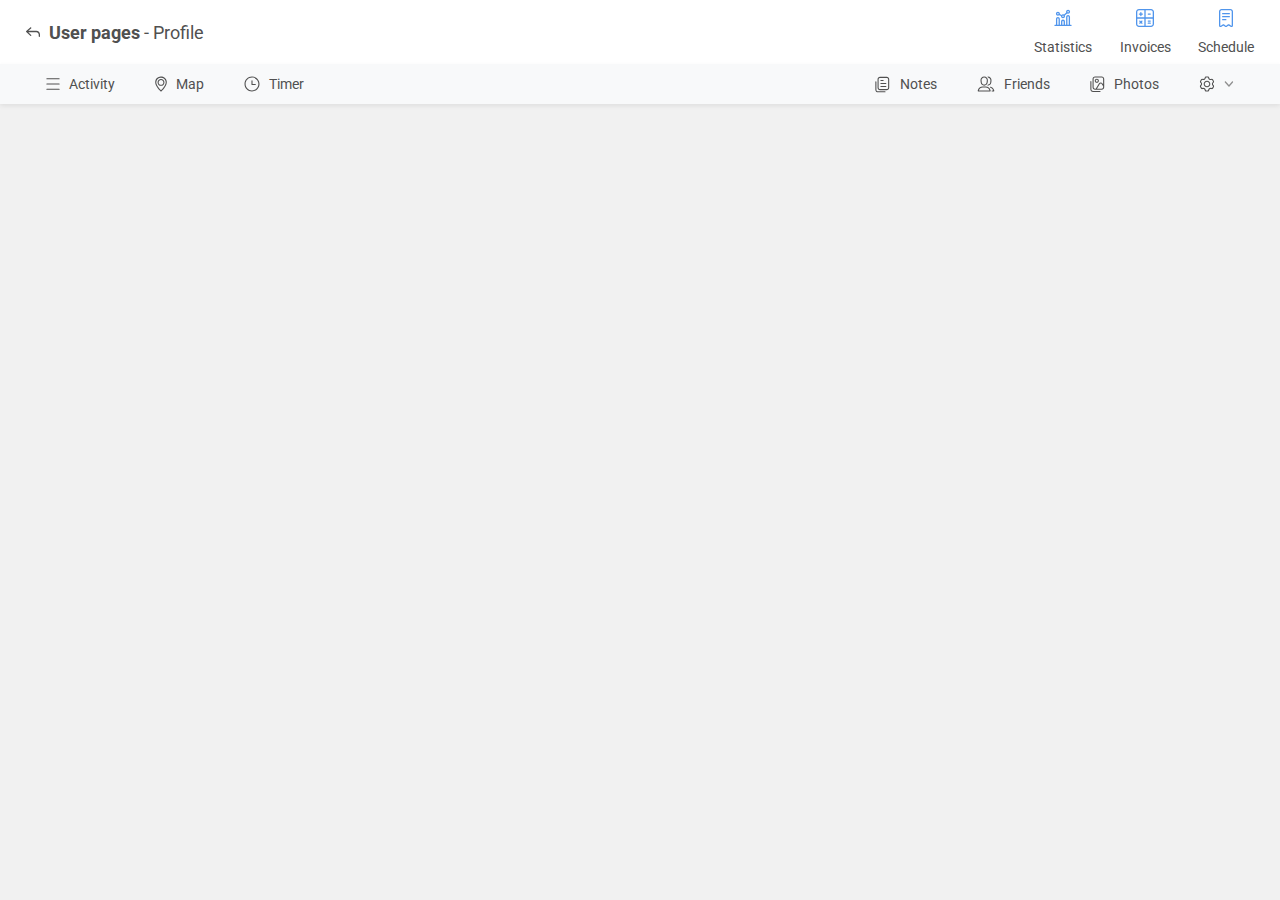
==== index.html @ 0e8f404f "Second-fixes" ====
<!DOCTYPE html>
<html lang="en">
<head>
    <meta charset="UTF-8">
    <meta name="viewport" content="width=device-width, initial-scale=1.0">
    <title>WebBeeProject</title>
    <link rel="preconnect" href="https://fonts.googleapis.com">
    <link rel="preconnect" href="https://fonts.gstatic.com" crossorigin>
    <link href="https://fonts.googleapis.com/css2?family=Roboto:ital,wght@0,100;0,300;0,400;0,500;0,700;0,900;1,100;1,300;1,400;1,500;1,700;1,900&display=swap" rel="stylesheet">
    <link href="https://cdn.jsdelivr.net/npm/bootstrap@5.3.0-alpha1/dist/css/bootstrap.min.css" rel="stylesheet">
    <link rel="stylesheet" href="css/reset.css">
    <link rel="stylesheet" href="css/style.css">
</head>
<body>
    <header class="bg-white shadow-sm w-100" style="height: 64px;">
        <div class="container p-0" style="height: 64px; max-width: 96%;">
            <div class="d-flex justify-content-between align-items-center py-3" style="height: 64px;">
                <div class="d-flex align-items-center gap-2">
                    <div class="header-menu-svg">
                        <svg width="14" height="10" viewBox="0 0 14 10" fill="none" xmlns="http://www.w3.org/2000/svg" style="margin-bottom: 2px;">
                            <path d="M4.73251 9.01735C4.91251 9.01735 5.08251 8.94735 5.21251 8.80735C5.45251 8.53735 5.43251 8.12735 5.17251 7.88735L2.28136 5.16738H10.35C11.6479 5.16738 12.7 6.21951 12.7 7.51738V9.29705C12.7 9.65604 12.991 9.94705 13.35 9.94705C13.709 9.94705 14 9.65604 14 9.29705V7.51738C14 5.50154 12.3658 3.86738 10.35 3.86738H2.27185L2.27194 3.85187L5.13249 1.43738C5.40249 1.19738 5.41249 0.787379 5.17249 0.517378C4.93249 0.257379 4.52249 0.237379 4.25249 0.477378L0.232501 3.98187C-0.0775003 4.26187 -0.0775003 4.74187 0.232501 5.02187L4.29251 8.84736C4.42251 8.96736 4.57251 9.01735 4.73251 9.01735Z" fill="#505050"/>
                        </svg>
                    </div>
                    <p class="m-0 main-text"><b class="main-text">User pages</b> - Profile</p>
                </div>
    
                <div class="header-menu d-flex gap-4">
                    <div class="header-menu-item d-flex align-items-center flex-column gap-2">
                        <div class="header-menu-item-logo">
                            <svg width="18" height="17" viewBox="0 0 18 17" fill="none" xmlns="http://www.w3.org/2000/svg">
                                <path fill-rule="evenodd" clip-rule="evenodd" d="M16.0281 15.6972V7.99094C16.0281 6.91399 15.1551 6.04094 14.0781 6.04094C13.0011 6.04094 12.1281 6.91399 12.1281 7.99094L12.1281 15.6972H10.9501V12.5534C10.9501 11.4765 10.077 10.6034 9.00009 10.6034C7.92314 10.6034 7.05009 11.4765 7.05009 12.5534V15.6972H5.87197L5.87197 9.99094C5.87197 8.91399 4.99892 8.04094 3.92197 8.04094C2.84501 8.04094 1.97197 8.91399 1.97197 9.99094L1.97197 15.6972H0.933691C0.574706 15.6972 0.283691 15.9882 0.283691 16.3472C0.283691 16.7062 0.574706 16.9972 0.933691 16.9972H2.92149C2.92133 16.9972 2.92165 16.9972 2.92149 16.9972H4.92197C4.92174 16.9972 4.9222 16.9972 4.92197 16.9972H7.99919C7.99889 16.9972 7.99949 16.9972 7.99919 16.9972H10.0001C10.0004 16.9972 10.0008 16.9972 10.0011 16.9972H13.0769C13.0773 16.9972 13.0777 16.9972 13.0781 16.9972H15.0781C15.0785 16.9972 15.0789 16.9972 15.0794 16.9972H17.0665C17.4255 16.9972 17.7165 16.7062 17.7165 16.3472C17.7165 15.9882 17.4255 15.6972 17.0665 15.6972H16.0281ZM14.7281 15.6972V7.99094C14.7281 7.63196 14.4371 7.34094 14.0781 7.34094C13.7191 7.34094 13.4281 7.63196 13.4281 7.99094V15.6972H14.7281ZM3.27197 15.6972L3.27197 9.99094C3.27197 9.63196 3.56298 9.34094 3.92197 9.34094C4.28095 9.34094 4.57197 9.63196 4.57197 9.99094V15.6972H3.27197ZM8.35009 15.6972H9.65009V12.5534C9.65009 12.1945 9.35908 11.9034 9.00009 11.9034C8.64111 11.9034 8.35009 12.1945 8.35009 12.5534V15.6972Z" fill="#5095EC"/>
                                <path fill-rule="evenodd" clip-rule="evenodd" d="M16.0781 2.69092C16.0781 3.79549 15.1827 4.69092 14.0781 4.69092C13.7419 4.69092 13.4251 4.60798 13.1471 4.46145L10.8606 6.58062C10.8549 6.56614 10.849 6.55174 10.8429 6.53743C10.9441 6.7767 11.0001 7.03978 11.0001 7.31592C11.0001 8.42049 10.1047 9.31592 9.00009 9.31592C7.89552 9.31592 7.00009 8.42049 7.00009 7.31592C7.00009 7.2509 7.00319 7.1866 7.00926 7.12317L5.25504 6.18188C4.90124 6.49844 4.43408 6.69092 3.92196 6.69092C2.81739 6.69092 1.92196 5.79549 1.92196 4.69092C1.92196 3.58635 2.81739 2.69092 3.92196 2.69092C5.02653 2.69092 5.92196 3.58635 5.92196 4.69092C5.92196 4.81259 5.9111 4.93173 5.89028 5.04741L7.55032 5.93817C7.51794 5.97224 7.48674 6.00745 7.45679 6.04373C7.82362 5.59924 8.37877 5.31592 9.00009 5.31592C9.37046 5.31592 9.71731 5.41659 10.0148 5.59206C10.0148 5.59206 10.0148 5.59206 10.0148 5.59206L12.2554 3.51538C12.1415 3.26399 12.0781 2.98486 12.0781 2.69092C12.0781 1.58635 12.9735 0.690918 14.0781 0.690918C15.1827 0.690918 16.0781 1.58635 16.0781 2.69092ZM14.7781 2.69092C14.7781 3.07752 14.4647 3.39092 14.0781 3.39092C13.6915 3.39092 13.3781 3.07752 13.3781 2.69092C13.3781 2.30432 13.6915 1.99092 14.0781 1.99092C14.4647 1.99092 14.7781 2.30432 14.7781 2.69092ZM4.62196 4.69092C4.62196 5.07752 4.30856 5.39092 3.92196 5.39092C3.53536 5.39092 3.22196 5.07752 3.22196 4.69092C3.22196 4.30432 3.53536 3.99092 3.92196 3.99092C4.30856 3.99092 4.62196 4.30432 4.62196 4.69092ZM9.00009 8.01592C9.38669 8.01592 9.70009 7.70252 9.70009 7.31592C9.70009 6.92932 9.38669 6.61592 9.00009 6.61592C8.61349 6.61592 8.30009 6.92932 8.30009 7.31592C8.30009 7.70252 8.61349 8.01592 9.00009 8.01592Z" fill="#5095EC"/>
                            </svg>
                        </div>
                        <div class="header-menu-item-text">
                            <p class="m-0">Statistics</p>  
                        </div>                    
                    </div>
    
                    <div class="header-menu-item d-flex align-items-center flex-column gap-2">
                        <div class="header-menu-item-logo">
                            <svg width="18" height="18" viewBox="0 0 18 18" fill="none" xmlns="http://www.w3.org/2000/svg">
                                <path d="M4.86938 7.18433C4.51039 7.18433 4.21938 6.89331 4.21938 6.53433V5.68422H3.36938C3.01039 5.68422 2.71938 5.3932 2.71938 5.03422C2.71938 4.67523 3.01039 4.38422 3.36938 4.38422H4.21938V3.53433C4.21938 3.17534 4.51039 2.88433 4.86938 2.88433C5.22836 2.88433 5.51938 3.17534 5.51938 3.53433V4.38422H6.36938C6.72836 4.38422 7.01938 4.67523 7.01938 5.03422C7.01938 5.3932 6.72836 5.68422 6.36938 5.68422H5.51938V6.53433C5.51938 6.89331 5.22836 7.18433 4.86938 7.18433Z" fill="#5095EC"/>
                                <path d="M6.38966 14.6766C6.13582 14.9305 5.72426 14.9305 5.47042 14.6766L4.86931 14.0755L4.26828 14.6765C4.01444 14.9304 3.60288 14.9304 3.34904 14.6765C3.0952 14.4227 3.0952 14.0111 3.34904 13.7573L3.95007 13.1563L3.3491 12.5553C3.09526 12.3014 3.09526 11.8899 3.3491 11.6361C3.60294 11.3822 4.0145 11.3822 4.26834 11.6361L4.86931 12.237L5.47036 11.636C5.7242 11.3821 6.13576 11.3821 6.3896 11.636C6.64344 11.8898 6.64344 12.3014 6.3896 12.5552L5.78855 13.1563L6.38966 13.7574C6.6435 14.0112 6.6435 14.4228 6.38966 14.6766Z" fill="#5095EC"/>
                                <path d="M12.2561 11.4544C11.8971 11.4544 11.6061 11.7454 11.6061 12.1044C11.6061 12.4634 11.8971 12.7544 12.2561 12.7544H14.2561C14.6151 12.7544 14.9061 12.4634 14.9061 12.1044C14.9061 11.7454 14.6151 11.4544 14.2561 11.4544H12.2561Z" fill="#5095EC"/>
                                <path d="M11.6061 14.1405C11.6061 13.7816 11.8971 13.4905 12.2561 13.4905H14.2561C14.6151 13.4905 14.9061 13.7816 14.9061 14.1405C14.9061 14.4995 14.6151 14.7905 14.2561 14.7905H12.2561C11.8971 14.7905 11.6061 14.4995 11.6061 14.1405Z" fill="#5095EC"/>
                                <path d="M11.6061 5.03428C11.6061 4.67529 11.8971 4.38428 12.2561 4.38428H14.2561C14.6151 4.38428 14.9061 4.67529 14.9061 5.03428C14.9061 5.39326 14.6151 5.68428 14.2561 5.68428H12.2561C11.8971 5.68428 11.6061 5.39326 11.6061 5.03428Z" fill="#5095EC"/>
                                <path fill-rule="evenodd" clip-rule="evenodd" d="M15 18C16.6569 18 18 16.6569 18 15V3C18 1.34315 16.6569 0 15 0H3C1.4467 0 0.169119 1.1805 0.0154887 2.69327C0.00524668 2.79412 0 2.89645 0 3V15C0 16.6569 1.34315 18 3 18H15ZM1.3 3C1.3 2.06112 2.06112 1.3 3 1.3L8.35217 1.3V8.34625H1.3V3ZM1.3 9.64625V15C1.3 15.9389 2.06112 16.7 3 16.7H8.35217V9.64625H1.3ZM9.65217 16.7H15C15.9389 16.7 16.7 15.9389 16.7 15V9.64625H9.65217V16.7ZM16.7 8.34625V3C16.7 2.06112 15.9389 1.3 15 1.3H9.65217V8.34625H16.7Z" fill="#5095EC"/>
                            </svg>
                        </div>
                        
                        <div class="header-menu-item-text">
                            <p class="m-0">Invoices</p>  
                        </div>              
                    </div>
    
                    <div class="header-menu-item d-flex align-items-center flex-column gap-2">
                        <div class="header-menu-item-logo">
                            <svg width="14" height="18" viewBox="0 0 14 18" fill="none" xmlns="http://www.w3.org/2000/svg"><path d="M3.65023 3.99888C3.29112 3.99888 3 4.28976 3 4.64858C3 5.00739 3.29112 5.29827 3.65023 5.29827H10.3527C10.7118 5.29827 11.0029 5.00739 11.0029 4.64858C11.0029 4.28976 10.7118 3.99888 10.3527 3.99888H3.65023Z" fill="#5095EC"/><path d="M3 7.64718C3 7.28836 3.29112 6.99748 3.65023 6.99748H10.3526C10.7118 6.99748 11.0029 7.28836 11.0029 7.64718C11.0029 8.006 10.7118 8.29688 10.3526 8.29688H3.65023C3.29112 8.29688 3 8.006 3 7.64718Z" fill="#5095EC"/><path d="M3 10.6458C3 10.287 3.29112 9.99609 3.65023 9.99609H6.8514C7.21051 9.99609 7.50163 10.287 7.50163 10.6458C7.50163 11.0046 7.21051 11.2955 6.8514 11.2955H3.65023C3.29112 11.2955 3 11.0046 3 10.6458Z" fill="#5095EC"/><path fill-rule="evenodd" clip-rule="evenodd" d="M0 16.3936L0.00892674 2.59989C0.00892674 1.16462 1.1734 0.00109863 2.60986 0.00109863H11.3991C12.8355 0.00109863 14 1.16462 14 2.59989L13.9911 16.3991C13.9911 17.6529 12.6129 18.4191 11.5467 17.7581L9.87153 16.7196C9.66344 16.5906 9.39786 16.601 9.20046 16.7458L7.91232 17.6909C7.34861 18.1045 6.58141 18.1045 6.01768 17.6909L4.73916 16.7529C4.54025 16.607 4.27229 16.5976 4.06373 16.7294L2.45607 17.7453C1.39034 18.4187 0 17.6536 0 16.3936ZM12.6911 16.3983L12.7 2.59989C12.7 1.8836 12.1186 1.3011 11.3991 1.3011H2.60986C1.89036 1.3011 1.30893 1.88444 1.30893 2.60073L1.3 16.3939C1.30021 16.6278 1.55998 16.7737 1.76164 16.6463L3.3693 15.6304C4.02973 15.2131 4.87828 15.2426 5.50817 15.7047L6.78669 16.6428C6.89273 16.7205 7.03728 16.7205 7.14331 16.6428L8.43145 15.6977C9.05653 15.2391 9.89756 15.2062 10.5565 15.6147L12.2316 16.6532C12.4335 16.7783 12.6911 16.6312 12.6911 16.3983Z" fill="#5095EC"/></svg>
                        </div>
                        
                        <div class="header-menu-item-text">
                            <p class="m-0">Schedule</p>  
                        </div>              
                    </div>
                </div>
            </div>
        </div>
    </header>
    
    <nav class="bg-light shadow-sm mv-100" style="height: 40px;">
        <div class="container p-0" style="height: 40px; max-width: 96%;">
            <div class="d-flex justify-content-between align-items-center h-100 py-auto">
                <div class="d-flex h-100">
                    <a href="/" id="act-link" class="nav-link h-100 d-flex align-items-center" onclick="changeBackgroundColor(this)"><div class="nav-menu-item d-flex gap-2 h-100">
                        <div class="nav-menu-item-logo d-flex align-items-center">
                            <svg width="14" height="12" viewBox="0 0 14 12" fill="none" xmlns="http://www.w3.org/2000/svg"><path fill-rule="evenodd" clip-rule="evenodd" d="M0.328125 0.790569C0.328125 0.491415 0.570637 0.248902 0.869792 0.248902L13.1302 0.248901C13.4294 0.248901 13.6719 0.491414 13.6719 0.790568C13.6719 1.08972 13.4294 1.33223 13.1302 1.33223L0.869792 1.33224C0.570637 1.33224 0.328125 1.08972 0.328125 0.790569Z" fill="#505050"/><path fill-rule="evenodd" clip-rule="evenodd" d="M0.328125 11.3041C0.328125 11.0049 0.570637 10.7624 0.869792 10.7624L13.1302 10.7624C13.4294 10.7624 13.6719 11.0049 13.6719 11.3041C13.6719 11.6032 13.4294 11.8457 13.1302 11.8457L0.869792 11.8457C0.570637 11.8457 0.328125 11.6032 0.328125 11.3041Z" fill="#505050"/><path fill-rule="evenodd" clip-rule="evenodd" d="M0.328159 6.00002C0.328159 5.70087 0.570671 5.45835 0.869825 5.45835L13.1303 5.45835C13.4294 5.45835 13.6719 5.70087 13.6719 6.00002C13.6719 6.29917 13.4294 6.54169 13.1303 6.54169L0.869825 6.54169C0.570671 6.54169 0.328159 6.29918 0.328159 6.00002Z" fill="#505050"/></svg>                        
                        </div>

                        <div class="nav-menu-item-text d-flex align-items-center">
                            <p class="m-0">Activity</p>
                        </div>
                    </div></a>

                    <a href="/map" id="mapButton" class="nav-link h-100 d-flex align-items-center" onclick="changeBackgroundColor(this)">
                        <div class="nav-menu-item d-flex gap-2 h-100">
                            <div class="nav-menu-item-logo d-flex align-items-center">
                                <svg width="12" height="16" viewBox="0 0 12 16" fill="none" xmlns="http://www.w3.org/2000/svg"><path fill-rule="evenodd" clip-rule="evenodd" d="M2.5417 6.41664C2.5417 4.50665 4.09005 2.9583 6.00003 2.9583C7.91002 2.9583 9.45836 4.50665 9.45836 6.41664C9.45836 8.32662 7.91002 9.87497 6.00003 9.87497C4.09005 9.87497 2.5417 8.32662 2.5417 6.41664ZM6.00003 4.04164C4.68835 4.04164 3.62503 5.10496 3.62503 6.41664C3.62503 7.72831 4.68835 8.79164 6.00003 8.79164C7.31171 8.79164 8.37503 7.72831 8.37503 6.41664C8.37503 5.10496 7.31171 4.04164 6.00003 4.04164Z" fill="#505050"/><path fill-rule="evenodd" clip-rule="evenodd" d="M5.68634 0.608257C8.41347 0.443564 11.3102 2.03315 11.7406 5.55589C11.7709 5.80397 11.7892 6.03466 11.7921 6.24238C11.8078 7.36434 11.4512 8.49954 10.9411 9.54863C10.4292 10.6015 9.74681 11.5998 9.07244 12.4576C8.39689 13.3169 7.72095 14.0456 7.2144 14.5594C6.93681 14.8409 6.65546 15.1194 6.35965 15.3819C6.15463 15.5635 5.84571 15.563 5.6407 15.3814C5.64086 15.3815 5.67787 15.3403 5.6407 15.3814C5.34557 15.1186 5.06394 14.8407 4.78654 14.5594C4.27999 14.0456 3.60406 13.3169 2.92851 12.4576C2.25415 11.5998 1.57181 10.6015 1.05988 9.54863C0.549778 8.49954 0.193163 7.36434 0.208873 6.24238C0.258508 2.69784 2.9605 0.772871 5.68634 0.608257ZM6.00047 14.2359C5.8776 14.1178 5.72773 13.9709 5.55793 13.7987C5.07129 13.3052 4.42416 12.6072 3.78016 11.788C3.13498 10.9674 2.50131 10.0357 2.03415 9.07491C1.56517 8.11038 1.27963 7.14838 1.2921 6.25755C1.33217 3.39631 3.46793 1.82753 5.75164 1.68962C8.03407 1.55178 10.3187 2.8509 10.6653 5.68727C10.6924 5.90942 10.7067 6.09961 10.7089 6.25755C10.7213 7.14838 10.4358 8.11038 9.96682 9.0749C9.49966 10.0357 8.86598 10.9674 8.22079 11.788C7.57679 12.6072 6.92965 13.3052 6.44302 13.7987C6.27321 13.9709 6.12334 14.1178 6.00047 14.2359Z" fill="#505050"/></svg>
                            </div>
                    
                            <div class="nav-menu-item-text d-flex align-items-center">
                                <p class="m-0">Map</p>
                            </div>
                        </div>
                    </a>

                    <a href="/timer" id="timer-link" class="nav-link h-100 d-flex align-items-center" onclick="changeBackgroundColor(this)"><div class="nav-menu-item d-flex gap-2 h-100">
                        <div class="nav-menu-item-logo d-flex align-items-center">
                            <svg width="16" height="16" viewBox="0 0 16 16" fill="none" xmlns="http://www.w3.org/2000/svg"><path d="M8.54167 4.79453C8.54167 4.49538 8.29915 4.25286 8 4.25286C7.70085 4.25286 7.45833 4.49538 7.45833 4.79453V8.54453C7.45833 8.84368 7.70085 9.0862 8 9.0862H11.3333C11.6325 9.0862 11.875 8.84368 11.875 8.54453C11.875 8.24538 11.6325 8.00286 11.3333 8.00286H8.54167V4.79453Z" fill="#505050"/><path fill-rule="evenodd" clip-rule="evenodd" d="M0.5 8C0.5 3.85786 3.85786 0.5 8 0.5C12.1421 0.5 15.5 3.85786 15.5 8C15.5 12.1421 12.1421 15.5 8 15.5C3.85786 15.5 0.5 12.1421 0.5 8ZM8 1.58333C4.45617 1.58333 1.58333 4.45617 1.58333 8C1.58333 11.5438 4.45617 14.4167 8 14.4167C11.5438 14.4167 14.4167 11.5438 14.4167 8C14.4167 4.45617 11.5438 1.58333 8 1.58333Z" fill="#505050"/></svg>
                        </div>

                        <div class="nav-menu-item-text d-flex align-items-center">
                            <p class="m-0">Timer</p>
                        </div>
                    </div></a>
                </div>

                <div class="d-flex h-100">
                    <a href="#" class="h-100 d-flex align-items-center" style="pointer-events: none; cursor: default; "><div class="nav-menu-item d-flex gap-2 h-100">
                        <div class="nav-menu-item-logo d-flex align-items-center">
                            <svg width="15" height="17" viewBox="0 0 15 17" fill="none" xmlns="http://www.w3.org/2000/svg"><path fill-rule="evenodd" clip-rule="evenodd" d="M11.7083 0.791748C13.089 0.791748 14.2083 1.91104 14.2083 3.29175V11.6251C14.2083 13.0058 13.089 14.1251 11.7083 14.1251H5.04158C3.66087 14.1251 2.54158 13.0058 2.54158 11.6251V3.29175C2.54158 1.91104 3.66087 0.791748 5.04158 0.791748H11.7083ZM5.04158 1.87508H11.7083C12.4907 1.87508 13.1249 2.50934 13.1249 3.29175V11.6251C13.1249 12.4075 12.4907 13.0417 11.7083 13.0417H5.04158C4.25918 13.0417 3.62492 12.4075 3.62492 11.6251V3.29175C3.62492 2.50934 4.25918 1.87508 5.04158 1.87508ZM0.333252 5.79175C0.333252 5.49259 0.575763 5.25008 0.874918 5.25008C1.17407 5.25008 1.41658 5.49259 1.41658 5.79175V13.6251C1.41658 14.5225 2.14412 15.2501 3.04158 15.2501H10.0416C10.3407 15.2501 10.5833 15.4926 10.5833 15.7917C10.5833 16.0909 10.3407 16.3334 10.0416 16.3334H3.04158C1.54581 16.3334 0.333252 15.1209 0.333252 13.6251V5.79175ZM8.68702 4.58132C8.68702 4.88047 8.44451 5.12298 8.14536 5.12298L5.89189 5.12298C5.59273 5.12298 5.35022 4.88046 5.35022 4.58131C5.35022 4.28215 5.59273 4.03964 5.89189 4.03964L8.14536 4.03965C8.44451 4.03965 8.68702 4.28216 8.68702 4.58132ZM10.8568 8.04788C11.1559 8.04788 11.3984 7.80537 11.3984 7.50622C11.3984 7.20706 11.1559 6.96455 10.8568 6.96455L5.89189 6.96455C5.59273 6.96455 5.35022 7.20706 5.35022 7.50622C5.35022 7.80537 5.59273 8.04788 5.89189 8.04788L10.8568 8.04788ZM11.3984 10.4311C11.3984 10.7303 11.1559 10.9728 10.8568 10.9728L5.89189 10.9728C5.59273 10.9728 5.35022 10.7303 5.35022 10.4311C5.35022 10.132 5.59273 9.88948 5.89189 9.88948L10.8568 9.88948C11.1559 9.88948 11.3984 10.132 11.3984 10.4311Z" fill="#505050"/></svg>
                        </div>

                        <div class="nav-menu-item-text d-flex align-items-center">
                            <p class="m-0">Notes</p>
                        </div>
                    </div></a>

                    <a href="#" class="h-100 d-flex align-items-center" style="pointer-events: none; cursor: default; "><div class="nav-menu-item d-flex gap-2 h-100">
                        <div class="nav-menu-item-logo d-flex align-items-center">
                            <svg width="18" height="16" viewBox="0 0 18 16" fill="none" xmlns="http://www.w3.org/2000/svg"><path fill-rule="evenodd" clip-rule="evenodd" d="M7.18979 0.5C4.96892 0.5 3.24282 2.43335 3.49358 4.64002L3.71195 6.56165C3.91295 8.33047 5.40959 9.66667 7.18979 9.66667C8.97 9.66667 10.4666 8.33047 10.6676 6.56165L10.886 4.64002C11.1368 2.43335 9.41066 0.5 7.18979 0.5ZM9.59123 6.43933L9.8096 4.5177C9.98733 2.95366 8.7639 1.58333 7.18979 1.58333C5.61568 1.58333 4.39226 2.95366 4.56999 4.5177L4.78835 6.43933C4.92715 7.66069 5.96057 8.58333 7.18979 8.58333C8.41902 8.58333 9.45244 7.6607 9.59123 6.43933Z" fill="#505050"/><path fill-rule="evenodd" clip-rule="evenodd" d="M5.64509 10.5C3.3016 10.5 1.27253 12.1277 0.764159 14.4153L0.680876 14.7901C0.59992 15.1544 0.877132 15.5 1.25032 15.5H13.1293C13.5025 15.5 13.7797 15.1544 13.6987 14.7901L13.6154 14.4153C13.107 12.1277 11.078 10.5 8.73449 10.5H5.64509ZM12.4984 14.4167C12.0192 12.7485 10.4894 11.5833 8.73449 11.5833H5.64509C3.8902 11.5833 2.3604 12.7485 1.88116 14.4167H12.4984Z" fill="#505050"/><path d="M10.8104 9.66667C10.4936 9.66667 10.3806 9.28186 10.579 9.03488C10.6181 8.98624 10.6562 8.93677 10.6933 8.8865C10.8301 8.70126 11.0395 8.58358 11.2657 8.54037C12.2865 8.34532 13.0906 7.50632 13.2118 6.43933L13.4302 4.5177C13.5809 3.19109 12.7236 2.00386 11.4993 1.67396C11.2056 1.59482 10.932 1.43896 10.7408 1.20237C10.6994 1.1512 10.6571 1.10088 10.6137 1.05145C10.4294 0.841598 10.5311 0.5 10.8104 0.5C13.0312 0.5 14.7573 2.43335 14.5066 4.64002L14.2882 6.56165C14.0872 8.33047 12.5906 9.66667 10.8104 9.66667Z" fill="#505050"/><path d="M15.0953 15.5C14.8098 15.5 14.6062 15.207 14.6031 14.9215C14.6002 14.6599 14.7874 14.4167 15.049 14.4167H16.119C15.7548 13.149 14.784 12.1718 13.5688 11.7757C13.3949 11.719 13.2482 11.637 13.1356 11.4929C12.8327 11.105 13.0968 10.5305 13.5741 10.6503C15.375 11.1027 16.8185 12.5364 17.236 14.4153L17.3193 14.7901C17.4002 15.1544 17.123 15.5 16.7498 15.5H15.0953Z" fill="#505050"/></svg>
                        </div>

                        <div class="nav-menu-item-text d-flex align-items-center">
                            <p class="m-0">Friends</p>
                        </div>
                    </div></a>

                    <a href="#" class="h-100 d-flex align-items-center" style="pointer-events: none; cursor: default; "><div class="nav-menu-item d-flex gap-2 h-100">
                        <div class="nav-menu-item-logo d-flex align-items-center">
                            <svg width="15" height="17" viewBox="0 0 15 17" fill="none" xmlns="http://www.w3.org/2000/svg"><path fill-rule="evenodd" clip-rule="evenodd" d="M4.74386 4.79164C4.74386 5.94223 5.6766 6.87497 6.82719 6.87497C7.97778 6.87497 8.91052 5.94223 8.91052 4.79164C8.91052 3.64104 7.97778 2.7083 6.82719 2.7083C5.6766 2.7083 4.74386 3.64104 4.74386 4.79164ZM5.82719 4.79164C5.82719 5.34392 6.2749 5.79164 6.82719 5.79164C7.37947 5.79164 7.82719 5.34392 7.82719 4.79164C7.82719 4.23935 7.37947 3.79164 6.82719 3.79164C6.2749 3.79164 5.82719 4.23935 5.82719 4.79164Z" fill="#505050"/><path fill-rule="evenodd" clip-rule="evenodd" d="M14.2083 3C14.2083 1.61929 13.089 0.5 11.7083 0.5H5.04158C3.66087 0.5 2.54158 1.61929 2.54158 3V11.3333C2.54158 12.714 3.66087 13.8333 5.04158 13.8333H5.04261L5.04158 13.835H11.7083C13.089 13.835 14.2083 12.7157 14.2083 11.335V3ZM11.7083 12.75C12.4907 12.75 13.1249 12.1157 13.1249 11.3333V10.1626L11.6465 8.02417C11.2009 7.37965 10.2396 7.40675 9.83099 8.07534L6.97425 12.75H11.7083ZM12.5376 7.4081L13.1249 8.25763V3C13.1249 2.2176 12.4907 1.58333 11.7083 1.58333H5.04158C4.25918 1.58333 3.62492 2.2176 3.62492 3V11.3333C3.62492 12.1157 4.25918 12.75 5.04158 12.75H5.70465L8.9066 7.51043C9.72377 6.17325 11.6464 6.11907 12.5376 7.4081Z" fill="#505050"/><path d="M0.874918 4.95833C0.575763 4.95833 0.333252 5.20085 0.333252 5.5V13.3333C0.333252 14.8291 1.54581 16.0417 3.04159 16.0417H10.0416C10.3407 16.0417 10.5833 15.7992 10.5833 15.5C10.5833 15.2008 10.3407 14.9583 10.0416 14.9583H3.04159C2.14412 14.9583 1.41658 14.2308 1.41658 13.3333V5.5C1.41658 5.20085 1.17407 4.95833 0.874918 4.95833Z" fill="#505050"/></svg>
                        </div>

                        <div class="nav-menu-item-text d-flex align-items-center">
                            <p class="m-0">Photos</p>
                        </div>
                    </div></a>

                    <a href="#" class="h-100 d-flex align-items-center" style="pointer-events: none; cursor: default; "><div class="nav-menu-item d-flex gap-2 h-100">
                        <div class="nav-menu-item-logo d-flex align-items-center">
                            <svg width="16" height="16" viewBox="0 0 16 16" fill="none" xmlns="http://www.w3.org/2000/svg"><path fill-rule="evenodd" clip-rule="evenodd" d="M11.3335 8.00004C11.3335 9.84099 9.84107 11.3334 8.00012 11.3334C6.15917 11.3334 4.66678 9.84099 4.66678 8.00004C4.66678 6.15909 6.15917 4.66671 8.00012 4.66671C9.84107 4.66671 11.3335 6.15909 11.3335 8.00004ZM10.2501 8.00004C10.2501 9.24268 9.24276 10.25 8.00012 10.25C6.75748 10.25 5.75012 9.24268 5.75012 8.00004C5.75012 6.7574 6.75748 5.75004 8.00012 5.75004C9.24276 5.75004 10.2501 6.7574 10.2501 8.00004Z" fill="#505050"/><path fill-rule="evenodd" clip-rule="evenodd" d="M7.15266 0.50415C6.41457 0.50415 5.78951 1.04844 5.68803 1.77953C5.56219 2.6862 4.61659 3.23214 3.76847 2.88779C3.08459 2.61012 2.30069 2.87929 1.93165 3.5185L1.13437 4.89944C0.769797 5.53089 0.919945 6.33384 1.48806 6.79088C2.22273 7.38192 2.21064 8.52174 1.45639 9.10895C0.873987 9.56237 0.715143 10.3758 1.08419 11.015L1.88147 12.396C2.24604 13.0274 3.01649 13.2989 3.69636 13.0354C4.57555 12.6947 5.55662 13.2751 5.68803 14.2219C5.78951 14.9529 6.41457 15.4972 7.15266 15.4972H8.74722C9.47637 15.4972 10.0967 14.9657 10.2084 14.2452C10.3604 13.2654 11.3793 12.6771 12.3039 13.0354C12.9837 13.2989 13.7542 13.0274 14.1188 12.396L14.916 11.015C15.2851 10.3758 15.1262 9.56237 14.5438 9.10895C13.7896 8.52174 13.7775 7.38192 14.5122 6.79088C15.0803 6.33384 15.2304 5.53089 14.8659 4.89944L14.0686 3.5185C13.6995 2.87929 12.9156 2.61012 12.2318 2.88779C11.3461 3.24738 10.3529 2.68794 10.2084 1.75618C10.0967 1.03566 9.47636 0.50415 8.74722 0.50415H7.15266ZM6.76108 1.92847C6.78821 1.73301 6.95533 1.58748 7.15266 1.58748L8.74722 1.58748C8.94217 1.58748 9.10801 1.72959 9.13789 1.92223C9.39152 3.55743 11.1181 4.50916 12.6393 3.89154C12.8221 3.81731 13.0317 3.88927 13.1304 4.06017L13.9277 5.4411C14.0251 5.60993 13.985 5.8246 13.8331 5.9468C12.5438 6.98405 12.5829 8.9552 13.8783 9.96377C14.034 10.085 14.0765 10.3025 13.9778 10.4734L13.1806 11.8543C13.0831 12.0231 12.8771 12.0957 12.6953 12.0253C11.1257 11.417 9.3959 12.4157 9.13789 14.0792C9.10801 14.2718 8.94217 14.4139 8.74722 14.4139H7.15266C6.95533 14.4139 6.78821 14.2684 6.76108 14.0729C6.53537 12.4467 4.84784 11.4273 3.30489 12.0253C3.12312 12.0957 2.91714 12.0231 2.81967 11.8543L2.02239 10.4734C1.92372 10.3025 1.96619 10.085 2.1219 9.96377C3.41736 8.9552 3.45644 6.98405 2.16712 5.9468C2.01523 5.8246 1.97509 5.60993 2.07256 5.4411L2.86984 4.06017C2.96851 3.88927 3.17809 3.81731 3.36093 3.89154C4.86322 4.50149 6.53817 3.53446 6.76108 1.92847Z" fill="#505050"/></svg>
                        </div>

                        <div class="nav-menu-item-logo d-flex align-items-center">
                            <svg width="10" height="6" viewBox="0 0 10 6" fill="none" xmlns="http://www.w3.org/2000/svg"><path d="M0.713873 0.996319C0.713873 0.816319 0.783872 0.64632 0.923872 0.51632C1.19387 0.27632 1.60387 0.29632 1.84387 0.55632L4.99013 4.04946L8.00794 0.560219C8.24794 0.290219 8.65794 0.280219 8.92794 0.520219C9.18794 0.760219 9.20794 1.17022 8.96794 1.44022L5.51013 5.41945C5.23013 5.72945 4.75013 5.72945 4.47013 5.41945L0.883871 1.43632C0.763871 1.30632 0.713873 1.15632 0.713873 0.996319Z" fill="#8F8F8F"/></svg>
                        </div>
                    </div></a>
                </div>
            </div>
        </div>
    </nav>

    <div id="app"></div>

    <script src="js/spa.js" async></script>
    <script src="https://cdn.jsdelivr.net/npm/bootstrap@5.3.0-alpha1/dist/js/bootstrap.bundle.min.js" async></script>
    <script src="https://api-maps.yandex.ru/2.1/?apikey=9b316f12-6d68-47ac-be51-7e5b902831b6&lang=ru_RU" async type="text/javascript"></script>
    <script src="js/map.js" async></script>
    <script src="js/timer.js" async></script>
    <script src="js/active-tab.js" async></script>
</body>
</html>
---- css/style.css ----
* {
    font-family: 'Roboto', sans-serif;
    margin: 0;
    padding: 0;
    color: rgba(80, 80, 80, 1);
    font-size: 14px;
}

body {
    background-color: #F1F1F1;
    min-height: 100vh;
}

.main-container-navigation-links-item svg {
    width: 20px;
}

.main-text {
	font-size: 18px;
}

.main-container-left {
	width: 78%;
}

.main-container-right {
	width: 19%;
	gap: 3%;
}

.nav-menu-item {
	padding: 0 20px;
}

.nav-link:hover {
	background-color: rgba(241, 241, 241, 1);
}

.active-link {
	background-color: rgba(241, 241, 241, 1);
}

:root {
	--hue: 223;
	--bg: hsl(var(--hue),10%,90%);
	--fg: hsl(var(--hue),10%,10%);
	--primary: hsl(var(--hue),90%,50%);
	--trans-dur: 0.3s;
	--trans-timing: cubic-bezier(0.65,0,0.35,1);
	font-size: calc(14px + (30 - 14) * (100vw - 280px) / (3840 - 280));
}

.pl {
	margin: auto;
	position: relative;
	width: 8em;
	height: 8em;
}

.pl:before,
.pl:after {
	animation: pl-before 2.5s var(--trans-timing) infinite;
	background-color: currentColor;
	content: "";
	display: block;
	position: absolute;
	top: 75%;
	left: 50%;
	width: 25%;
	height: 25%;
	transform-origin: 100% 100%;
}

.pl:after {
	animation-name: pl-after;
}

@keyframes pl-before {
	from {
		transform: rotate(0) translate(-100%,-100%) rotate(-90deg);
	}
	20% {
		transform: rotate(0) translate(-100%,-100%) rotate(90deg);
	}
	40% {
		transform: rotate(0) translate(-300%,-100%) rotate(90deg);
	}
	60% {
		transform: rotate(90deg) translate(-300%,-100%) rotate(-90deg);
	}
	80% {
		transform: rotate(90deg) translate(-100%,-100%) rotate(-90deg);
	}
	to {
		transform: rotate(90deg) translate(-100%,100%) rotate(90deg);
	}
}

@keyframes pl-after {
	from,
	20% {
		transform: rotate(0) scale(1,1);
	}
	40% {
		transform: rotate(0) scale(3,1);
	}
	60% {
		transform: rotate(90deg) scale(3,1);
	}
	80% {
		transform: rotate(90deg) scale(1,1);
	}
	to {
		transform: rotate(90deg) scale(1,1) translate(0,200%);
	}
}

@media only screen and (min-width: 1600px) {
	
}

@media only screen and (min-width: 961px) and (max-width: 1599px) {

}

@media only screen and (max-width: 960px) {
	.main-text {
		font-size: 14px;
	}

	.header-menu-item-text p {
		font-size: 12px;
	}

	.main-container {
		flex-direction: column-reverse;
	}

	.main-container-left {
		width: 100%;
		margin-top: 2%;
	}

	.main-container-right {
		width: 100%;
	}

	.nav-menu-item-logo {
		margin-left: 9px;
	}

	.nav-menu-item {
		padding-left: 7px;
		padding-right: 7px;
	}

	.nav-menu-item p {
		display: none;
	}
}
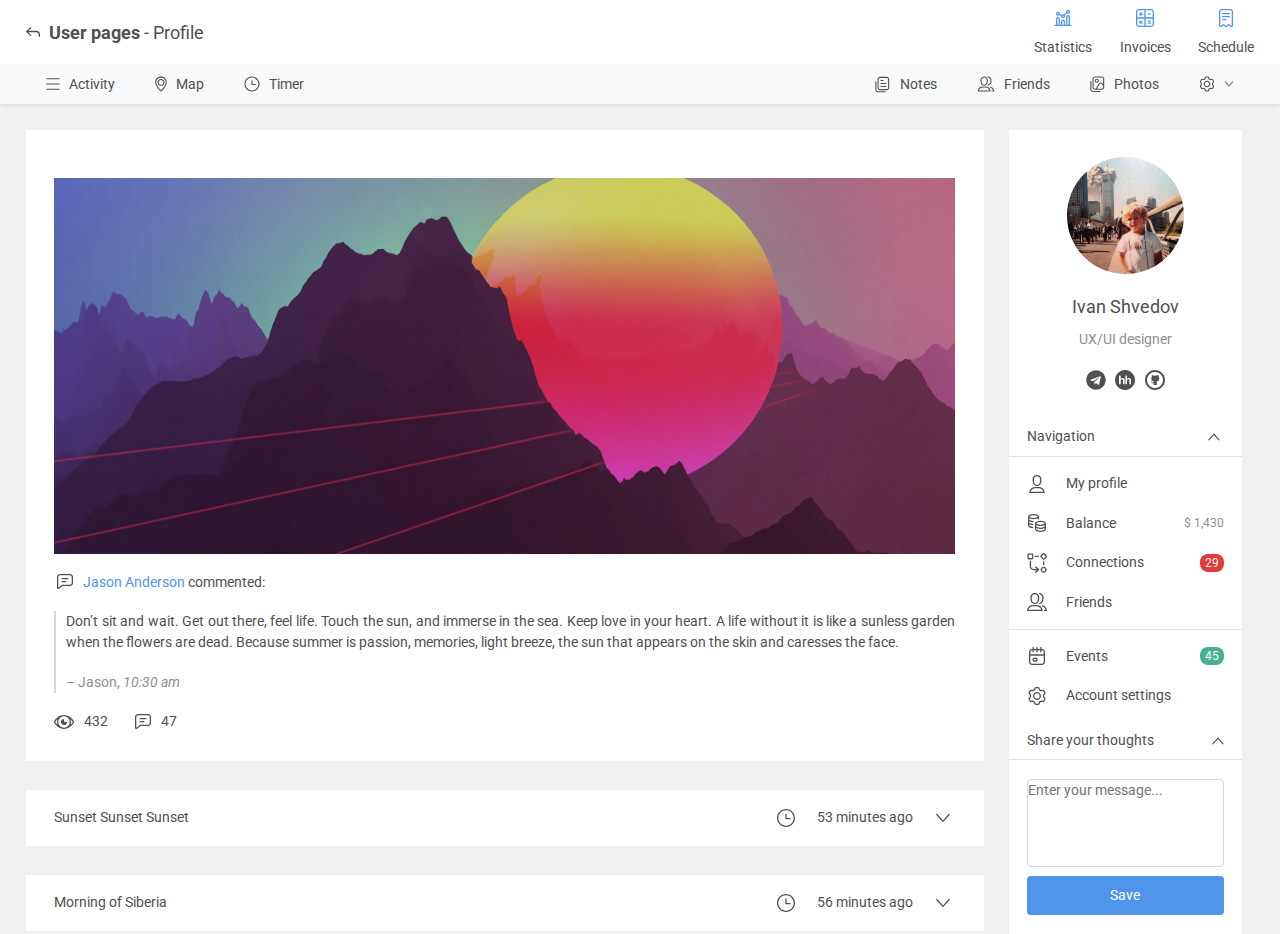
==== commit 2c2d8f07: "fixed bug with index page" ====
--- a/index.html
+++ b/index.html
@@ -152,7 +152,7 @@
 
     <div id="app"></div>
 
-    <script src="js/spa.js" async></script>
+    <script src="js/spa.js" defer></script>
     <script src="https://cdn.jsdelivr.net/npm/bootstrap@5.3.0-alpha1/dist/js/bootstrap.bundle.min.js" async></script>
     <script src="https://api-maps.yandex.ru/2.1/?apikey=9b316f12-6d68-47ac-be51-7e5b902831b6&lang=ru_RU" async type="text/javascript"></script>
     <script src="js/map.js" async></script>
